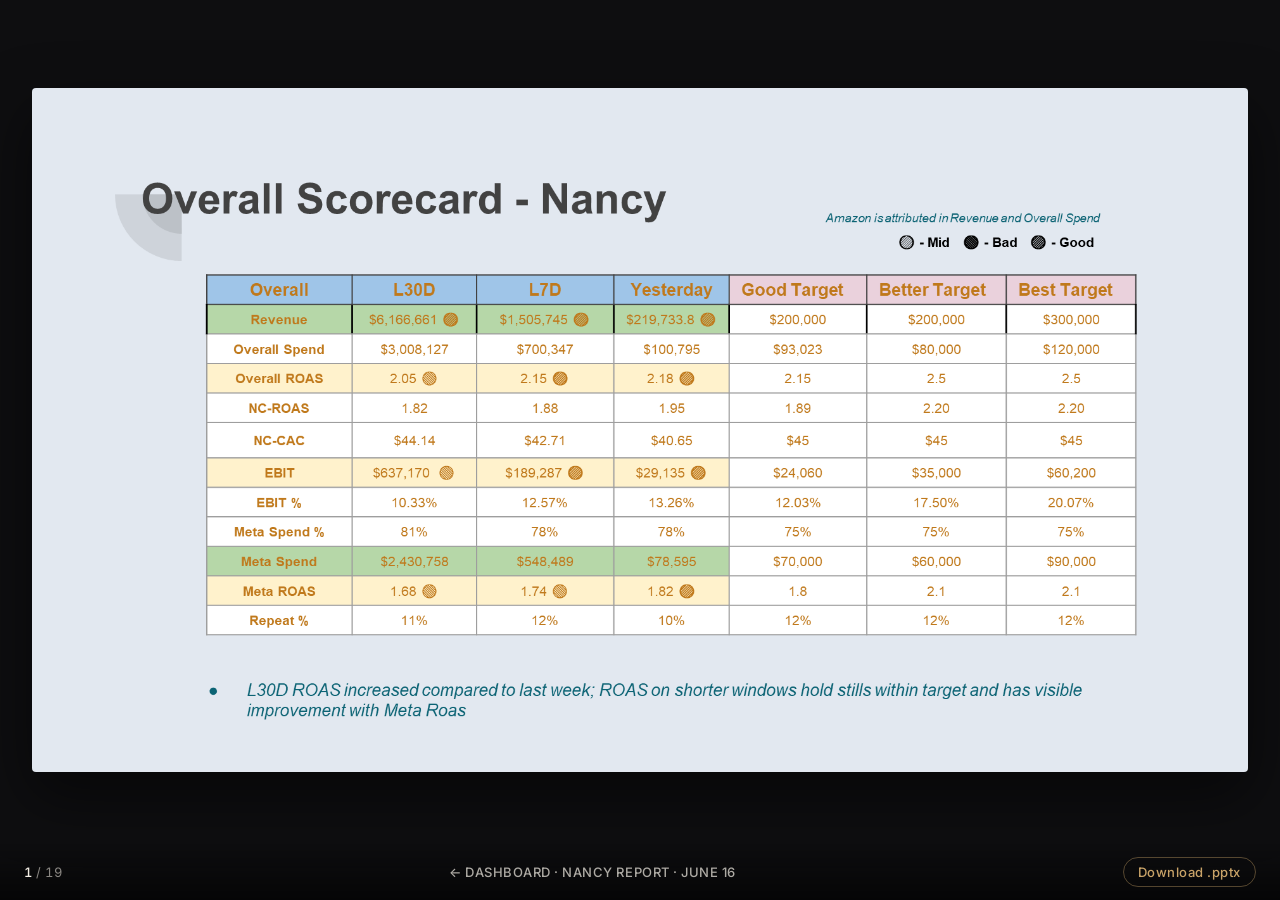
==== slideshow.html @ 063b225d "Add interactive dashboard with tabs, counters, accordion plan, and theme toggle" ====
<!DOCTYPE html>
<html lang="en">
<head>
<meta charset="UTF-8" />
<meta name="viewport" content="width=device-width, initial-scale=1" />
<title>Nancy Report — Slideshow</title>
<link rel="preconnect" href="https://fonts.googleapis.com" />
<link rel="preconnect" href="https://fonts.gstatic.com" crossorigin />
<link href="https://fonts.googleapis.com/css2?family=Inter:wght@400;500;600&display=swap" rel="stylesheet" />
<link rel="stylesheet" href="styles.css" />
</head>
<body>

<div class="click-left" onclick="prev()" aria-label="Previous slide"></div>
<div class="click-right" onclick="next()" aria-label="Next slide"></div>

<main class="deck" id="deck">
  <img class="slide active" data-index="1"  src="slides/slide_01.png" alt="Slide 1" />
  <img class="slide"        data-index="2"  src="slides/slide_02.png" alt="Slide 2" loading="lazy" />
  <img class="slide"        data-index="3"  src="slides/slide_03.png" alt="Slide 3" loading="lazy" />
  <img class="slide"        data-index="4"  src="slides/slide_04.png" alt="Slide 4" loading="lazy" />
  <img class="slide"        data-index="5"  src="slides/slide_05.png" alt="Slide 5" loading="lazy" />
  <img class="slide"        data-index="6"  src="slides/slide_06.png" alt="Slide 6" loading="lazy" />
  <img class="slide"        data-index="7"  src="slides/slide_07.png" alt="Slide 7" loading="lazy" />
  <img class="slide"        data-index="8"  src="slides/slide_08.png" alt="Slide 8" loading="lazy" />
  <img class="slide"        data-index="9"  src="slides/slide_09.png" alt="Slide 9" loading="lazy" />
  <img class="slide"        data-index="10" src="slides/slide_10.png" alt="Slide 10" loading="lazy" />
  <img class="slide"        data-index="11" src="slides/slide_11.png" alt="Slide 11" loading="lazy" />
  <img class="slide"        data-index="12" src="slides/slide_12.png" alt="Slide 12" loading="lazy" />
  <img class="slide"        data-index="13" src="slides/slide_13.png" alt="Slide 13" loading="lazy" />
  <img class="slide"        data-index="14" src="slides/slide_14.png" alt="Slide 14" loading="lazy" />
  <img class="slide"        data-index="15" src="slides/slide_15.png" alt="Slide 15" loading="lazy" />
  <img class="slide"        data-index="16" src="slides/slide_16.png" alt="Slide 16" loading="lazy" />
  <img class="slide"        data-index="17" src="slides/slide_17.png" alt="Slide 17" loading="lazy" />
  <img class="slide"        data-index="18" src="slides/slide_18.png" alt="Slide 18" loading="lazy" />
  <img class="slide"        data-index="19" src="slides/slide_19.png" alt="Slide 19" loading="lazy" />
</main>

<footer class="hud">
  <div class="counter"><span id="cur">1</span> / <span id="tot">19</span></div>
  <div class="title"><a href="index.html" style="color:inherit;text-decoration:none">&larr; Dashboard</a> &middot; Nancy Report &middot; June 16</div>
  <a class="dl" href="Nancy-Report-June-16.pptx" download>Download .pptx</a>
</footer>

<script src="script.js"></script>
</body>
</html>
---- styles.css ----
:root {
  --bg: #0e0e10;
  --fg: #f4efe6;
  --muted: rgba(244, 239, 230, 0.55);
  --accent: #c9a368;
}

* { box-sizing: border-box; }

html, body {
  margin: 0;
  padding: 0;
  height: 100%;
  background: var(--bg);
  color: var(--fg);
  font-family: 'Inter', -apple-system, BlinkMacSystemFont, sans-serif;
  font-weight: 400;
  overflow: hidden;
}

.deck {
  position: fixed;
  inset: 0;
  display: flex;
  align-items: center;
  justify-content: center;
  padding: 32px 32px 72px;
}

.slide {
  display: none;
  max-width: 100%;
  max-height: 100%;
  width: auto;
  height: auto;
  object-fit: contain;
  box-shadow: 0 24px 60px rgba(0, 0, 0, 0.5);
  border-radius: 4px;
  animation: fade 280ms ease-out;
}

.slide.active { display: block; }

@keyframes fade {
  from { opacity: 0; transform: translateY(4px); }
  to   { opacity: 1; transform: translateY(0); }
}

.click-left, .click-right {
  position: fixed;
  top: 0;
  bottom: 56px;
  width: 25%;
  z-index: 10;
  cursor: pointer;
}
.click-left  { left: 0; }
.click-right { right: 0; }

.click-left:hover, .click-right:hover {
  background: linear-gradient(to right, rgba(255,255,255,0.03), transparent);
}
.click-right:hover {
  background: linear-gradient(to left, rgba(255,255,255,0.03), transparent);
}

.hud {
  position: fixed;
  left: 0; right: 0; bottom: 0;
  height: 56px;
  display: flex;
  align-items: center;
  justify-content: space-between;
  padding: 0 24px;
  font-size: 13px;
  letter-spacing: 0.04em;
  color: var(--muted);
  background: linear-gradient(to top, rgba(0,0,0,0.6), transparent);
  z-index: 20;
}

.counter { font-variant-numeric: tabular-nums; }
.counter #cur { color: var(--fg); font-weight: 500; }

.title {
  text-transform: uppercase;
  font-weight: 500;
  color: var(--fg);
  opacity: 0.7;
}

.dl {
  color: var(--accent);
  text-decoration: none;
  font-weight: 500;
  border: 1px solid rgba(201, 163, 104, 0.4);
  padding: 6px 14px;
  border-radius: 999px;
  transition: all 200ms;
}
.dl:hover {
  background: var(--accent);
  color: var(--bg);
}

@media (max-width: 720px) {
  .deck { padding: 16px 16px 64px; }
  .title { display: none; }
  .hud { font-size: 12px; padding: 0 14px; }
}
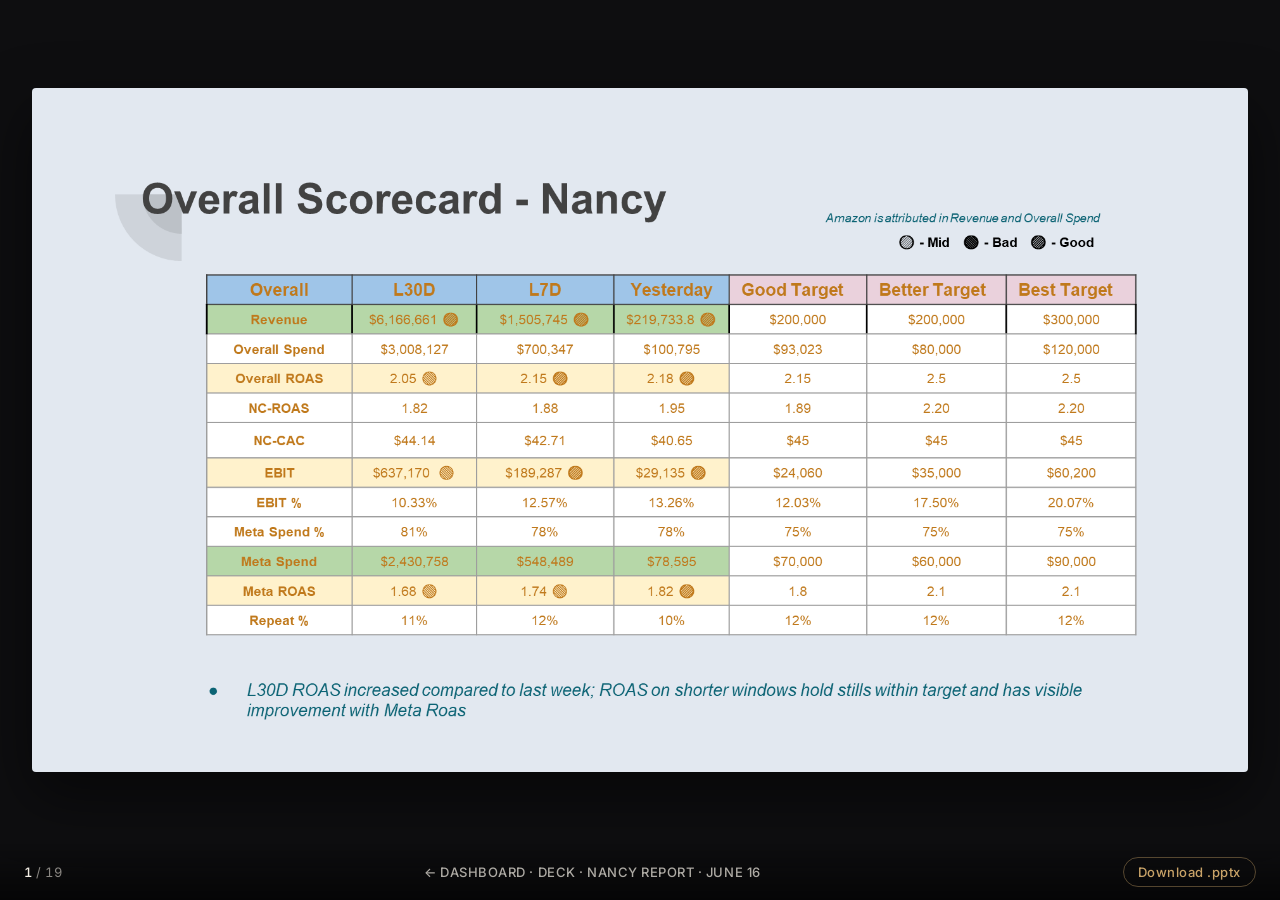
==== commit c7d64822: "Add redesigned slide-by-slide deck (deck.html) with animated transitions" ====
--- a/slideshow.html
+++ b/slideshow.html
@@ -38,7 +38,7 @@
 
 <footer class="hud">
   <div class="counter"><span id="cur">1</span> / <span id="tot">19</span></div>
-  <div class="title"><a href="index.html" style="color:inherit;text-decoration:none">&larr; Dashboard</a> &middot; Nancy Report &middot; June 16</div>
+  <div class="title"><a href="index.html" style="color:inherit;text-decoration:none">&larr; Dashboard</a> &middot; <a href="deck.html" style="color:inherit;text-decoration:none">Deck</a> &middot; Nancy Report &middot; June 16</div>
   <a class="dl" href="Nancy-Report-June-16.pptx" download>Download .pptx</a>
 </footer>
 
